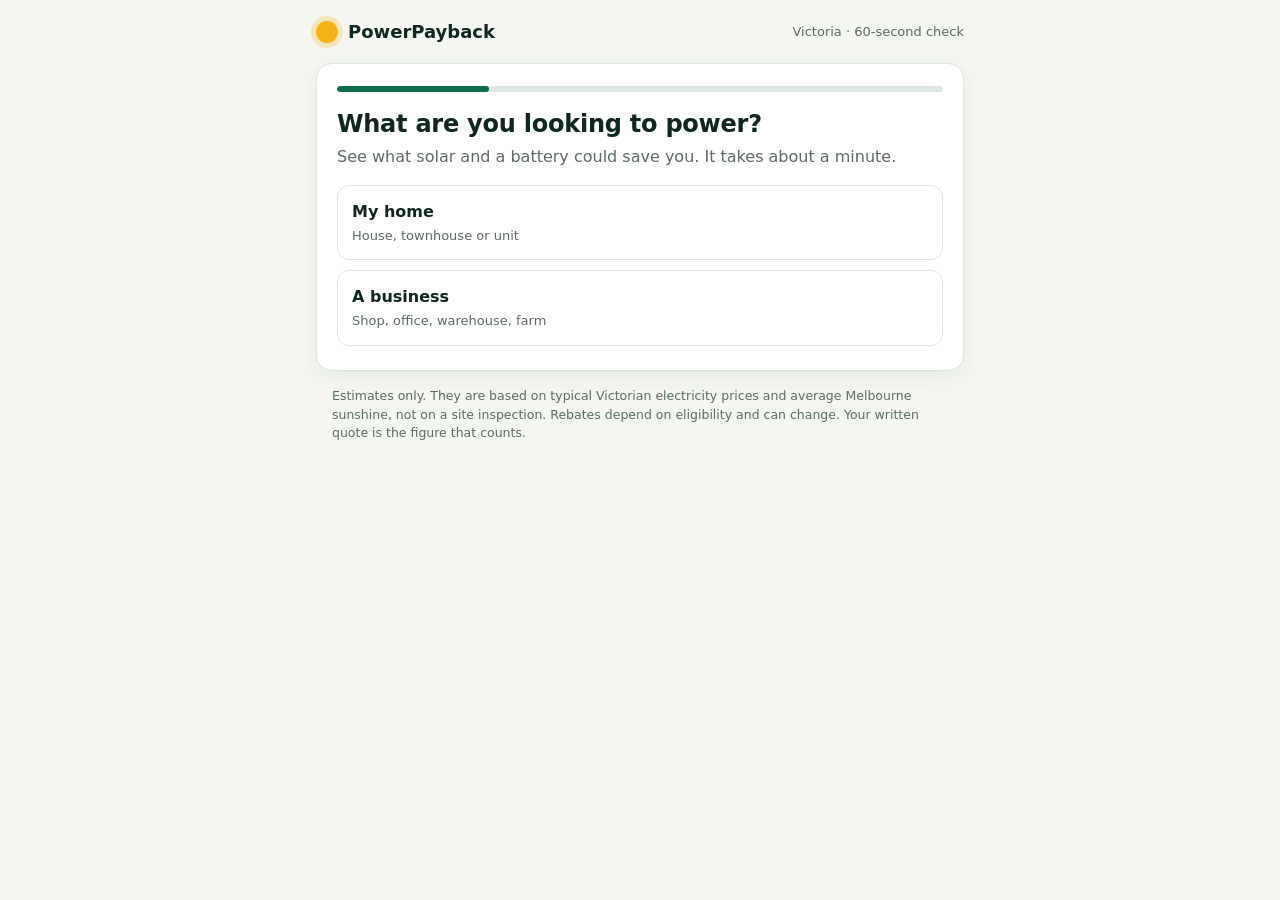
==== index.html @ f655cf77 "PowerPayback solar and battery savings quiz Co-Authored-By: Claude Fable 5.2 <noreply@anthropic.com>" ====
<!doctype html>
<html lang="en-AU">
<head>
<meta charset="utf-8">
<meta name="viewport" content="width=device-width, initial-scale=1">
<title>Solar &amp; Battery Savings Check | Victoria</title>
<meta name="description" content="A 60-second check for Victorian homes: see what solar and a battery could save you, and which rebates you may be able to claim.">
<link rel="stylesheet" href="styles.css">
</head>
<body>
<header class="top">
  <div class="brand"><span class="sun" aria-hidden="true"></span><span id="brandName"></span></div>
  <div class="top-note">Victoria · 60-second check</div>
</header>

<main id="app" class="card" aria-live="polite"></main>

<footer class="foot">
  <p>Estimates only. They are based on typical Victorian electricity prices and average Melbourne sunshine, not on a site inspection. Rebates depend on eligibility and can change. Your written quote is the figure that counts.</p>
</footer>

<script src="config.js"></script>
<script src="calc.js"></script>
<script src="app.js"></script>
</body>
</html>
---- styles.css ----
:root {
  --ink: #10261f;
  --muted: #5b6b65;
  --bg: #f3f6f1;
  --card: #ffffff;
  --line: #dde5df;
  --green: #0f6b4c;
  --green-dark: #0a4f38;
  --green-soft: #e6f3ed;
  --sun: #f6b21a;
  --hot: #c8371d;
  --warm: #c77f0a;
  --cold: #4a6a8a;
  --radius: 16px;
}
* { box-sizing: border-box; }
html { -webkit-text-size-adjust: 100%; }
body {
  margin: 0; background: var(--bg); color: var(--ink);
  font: 16px/1.5 system-ui, -apple-system, "Segoe UI", Roboto, Arial, sans-serif;
  min-height: 100vh; display: flex; flex-direction: column;
}
.top {
  display: flex; justify-content: space-between; align-items: center; gap: 12px;
  width: 100%; max-width: 680px; margin: 0 auto; padding: 18px 16px 10px;
}
.brand { display: flex; align-items: center; gap: 10px; font-weight: 700; font-size: 18px; }
.sun {
  width: 22px; height: 22px; border-radius: 50%; background: var(--sun);
  box-shadow: 0 0 0 5px rgba(246,178,26,.25);
}
.top-note { color: var(--muted); font-size: 13px; }
.card {
  width: calc(100% - 32px); max-width: 648px; margin: 8px auto 0;
  background: var(--card); border: 1px solid var(--line); border-radius: var(--radius);
  padding: 22px 20px 24px; box-shadow: 0 6px 24px rgba(16,38,31,.06);
}
.foot { max-width: 648px; margin: 0 auto; padding: 16px 16px 28px; color: var(--muted); font-size: 12.5px; }
.foot p { margin: 0; }

.progress { height: 6px; background: var(--line); border-radius: 99px; overflow: hidden; margin-bottom: 18px; }
.progress > i { display: block; height: 100%; background: var(--green); border-radius: 99px; transition: width .25s; }
.back {
  display: block; background: none; border: 0; color: var(--muted); font: inherit; font-size: 14px;
  padding: 4px 0; margin-bottom: 6px; cursor: pointer;
}
.back:hover { color: var(--ink); }
h1 { font-size: 24px; line-height: 1.2; margin: 0 0 6px; letter-spacing: -.01em; }
h2 { font-size: 18px; margin: 22px 0 8px; }
.sub { color: var(--muted); margin: 0 0 16px; }

.options { display: grid; gap: 10px; }
.options.two { grid-template-columns: 1fr 1fr; }
.opt {
  display: block; width: 100%; text-align: left; cursor: pointer;
  background: #fff; border: 1.5px solid var(--line); border-radius: 12px;
  padding: 14px 14px; font: inherit; color: var(--ink);
  transition: border-color .12s, background .12s;
}
.opt:hover, .opt:focus-visible { border-color: var(--green); outline: none; }
.opt.on { border-color: var(--green); background: var(--green-soft); }
.opt b { display: block; font-weight: 600; }
.opt small { display: block; color: var(--muted); font-size: 13px; margin-top: 2px; }

.btn {
  display: block; width: 100%; margin-top: 16px; cursor: pointer;
  background: var(--green); color: #fff; border: 0; border-radius: 12px;
  padding: 15px 16px; font: inherit; font-weight: 700; font-size: 17px;
}
.btn:hover { background: var(--green-dark); }
.btn[disabled] { opacity: .5; cursor: not-allowed; }

.days { display: flex; flex-wrap: wrap; gap: 8px; }
.day {
  border: 1.5px solid var(--line); background: #fff; color: var(--ink); cursor: pointer;
  border-radius: 10px; padding: 10px 12px; font: inherit; font-size: 14.5px;
}
.day:hover, .day:focus-visible { border-color: var(--green); outline: none; }
.day.on { border-color: var(--green); background: var(--green-soft); font-weight: 600; }
label.f, span.f { display: block; font-weight: 600; font-size: 14px; margin: 12px 0 4px; }
textarea { resize: vertical; min-height: 84px; line-height: 1.4; }
textarea:focus { outline: none; border-color: var(--green); }
input[type=text], input[type=tel], input[type=email], select, textarea {
  width: 100%; padding: 13px 12px; font: inherit; font-size: 16px; color: var(--ink);
  border: 1.5px solid var(--line); border-radius: 10px; background: #fff;
}
input:focus, select:focus { outline: none; border-color: var(--green); }
.err { color: var(--hot); font-size: 14px; margin: 8px 0 0; min-height: 1.2em; }
.hp { position: absolute; left: -9999px; width: 1px; height: 1px; overflow: hidden; }

.bill-big { font-size: 40px; font-weight: 800; letter-spacing: -.02em; text-align: center; margin: 6px 0 0; }
.bill-big small { font-size: 15px; font-weight: 500; color: var(--muted); }
input[type=range] { width: 100%; margin: 14px 0 4px; accent-color: var(--green); height: 32px; }
.range-ends { display: flex; justify-content: space-between; color: var(--muted); font-size: 13px; }

.hero {
  background: var(--green); color: #fff; border-radius: 14px; padding: 18px 18px 16px; margin: 4px 0 14px;
}
.hero .k { font-size: 14px; opacity: .85; }
.hero .v { font-size: 34px; font-weight: 800; letter-spacing: -.02em; line-height: 1.15; margin: 2px 0; }
.hero .n { font-size: 14px; opacity: .9; }
.pill {
  display: inline-block; background: var(--sun); color: #3b2a00; font-weight: 700;
  font-size: 12.5px; padding: 3px 10px; border-radius: 99px; margin-bottom: 8px;
}
.stats { display: grid; grid-template-columns: repeat(3, 1fr); gap: 8px; margin-bottom: 6px; }
.stat { border: 1px solid var(--line); border-radius: 12px; padding: 10px 10px; }
.stat .k { color: var(--muted); font-size: 12.5px; }
.stat .v { font-weight: 700; font-size: 17px; }

.bars { margin: 10px 0 2px; }
.bar-row { display: grid; grid-template-columns: 84px 1fr 70px; align-items: center; gap: 8px; margin: 6px 0; font-size: 14px; }
.bar { height: 16px; border-radius: 6px; background: #c9d3cd; }
.bar.after { background: var(--green); }
.bar-row .amt { text-align: right; font-weight: 600; }

table.cost { width: 100%; border-collapse: collapse; font-size: 15px; }
table.cost td { padding: 8px 0; border-bottom: 1px solid var(--line); }
table.cost td:last-child { text-align: right; font-weight: 600; white-space: nowrap; }
table.cost tr.less td:last-child { color: var(--green); }
table.cost tr.total td { border-bottom: 0; font-weight: 800; font-size: 17px; padding-top: 12px; }
.fine { color: var(--muted); font-size: 13px; margin: 8px 0 0; }

.deadline {
  background: #fff6dc; border: 1px solid #f0d58a; border-left: 5px solid var(--sun);
  border-radius: 10px; padding: 12px 14px; margin-top: 16px; color: #4a3800; font-size: 14.5px;
}
.deadline b { display: block; font-size: 16px; margin-bottom: 2px; }
.fine.alt { margin: 2px 0 0; padding-left: 12px; color: var(--ink); }
.capture { border-top: 1px solid var(--line); margin-top: 20px; padding-top: 4px; }
.consent { display: flex; gap: 10px; align-items: flex-start; margin-top: 14px; font-size: 13.5px; color: var(--muted); }
.consent input { width: 20px; height: 20px; margin-top: 1px; flex: none; accent-color: var(--green); }

.steps-next { margin: 12px 0 0; padding-left: 20px; }
.steps-next li { margin: 6px 0; }
.demo-note {
  background: #fff6dc; border: 1px solid #f0d58a; color: #5a4300;
  border-radius: 10px; padding: 10px 12px; font-size: 13.5px; margin-top: 16px;
}
.demo-note a { color: inherit; font-weight: 700; }

@media (max-width: 420px) {
  h1 { font-size: 21px; }
  .hero .v { font-size: 28px; }
  .options.two { grid-template-columns: 1fr; }
  .stats { grid-template-columns: 1fr 1fr; }
  .stats .stat:last-child { grid-column: 1 / -1; }
  .top-note { display: none; }
}
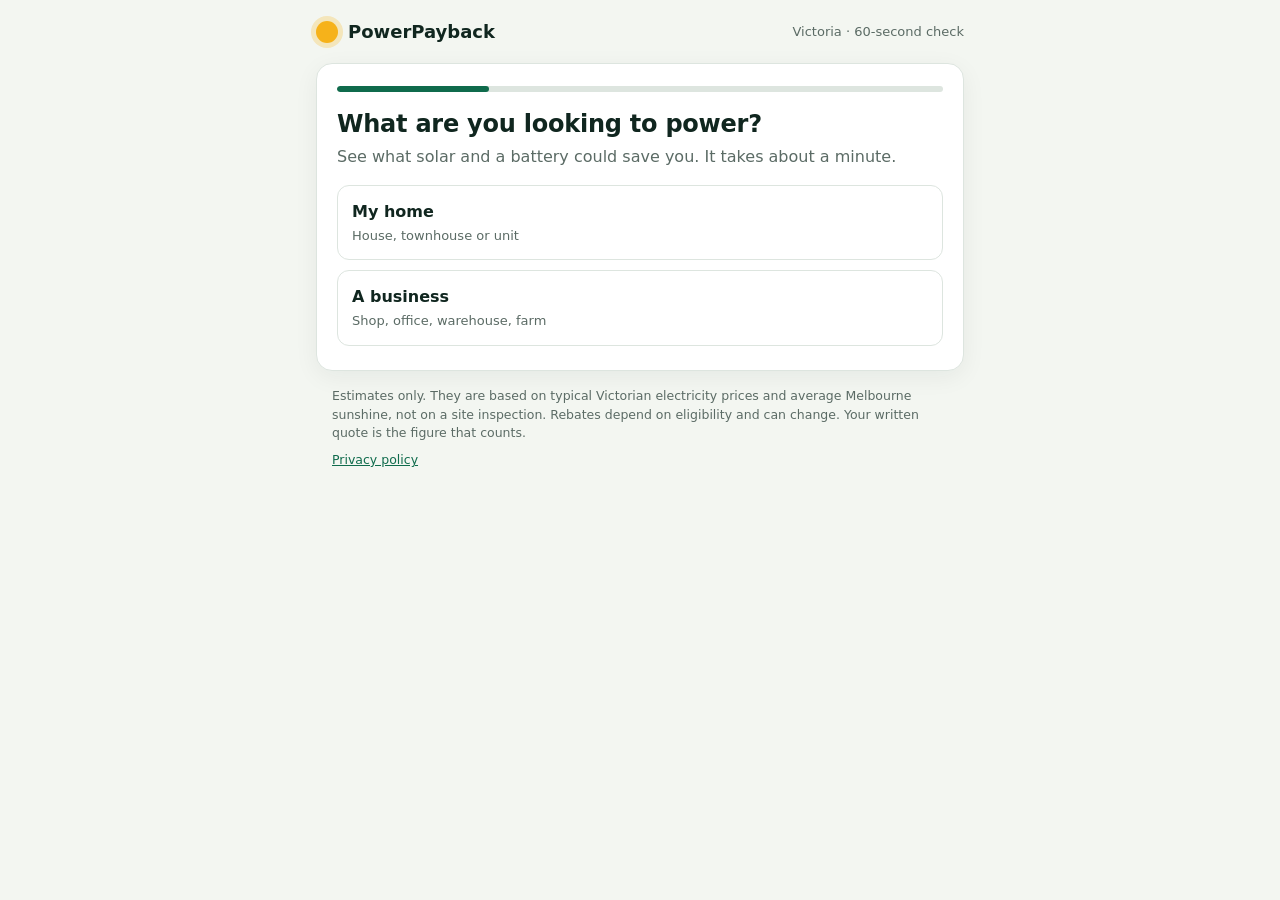
==== commit af381cb5: "Add privacy policy page and link it from the consent box Co-Authored-By: Claude Fable 5.2 <noreply@a" ====
--- a/index.html
+++ b/index.html
@@ -17,6 +17,7 @@
 
 <footer class="foot">
   <p>Estimates only. They are based on typical Victorian electricity prices and average Melbourne sunshine, not on a site inspection. Rebates depend on eligibility and can change. Your written quote is the figure that counts.</p>
+  <p><a href="privacy.html">Privacy policy</a></p>
 </footer>
 
 <script src="config.js"></script>
--- a/styles.css
+++ b/styles.css
@@ -37,6 +37,13 @@
 }
 .foot { max-width: 648px; margin: 0 auto; padding: 16px 16px 28px; color: var(--muted); font-size: 12.5px; }
 .foot p { margin: 0; }
+.foot p + p { margin-top: 8px; }
+.foot a, .consent a, .top-note a, .policy a { color: var(--green); }
+.policy h1 { margin: 0 0 2px; font-size: 26px; }
+.policy h2 { margin: 24px 0 6px; font-size: 18px; }
+.policy p { margin: 8px 0; }
+.policy ul { margin: 8px 0; padding-left: 20px; }
+.policy li { margin: 5px 0; }
 
 .progress { height: 6px; background: var(--line); border-radius: 99px; overflow: hidden; margin-bottom: 18px; }
 .progress > i { display: block; height: 100%; background: var(--green); border-radius: 99px; transition: width .25s; }
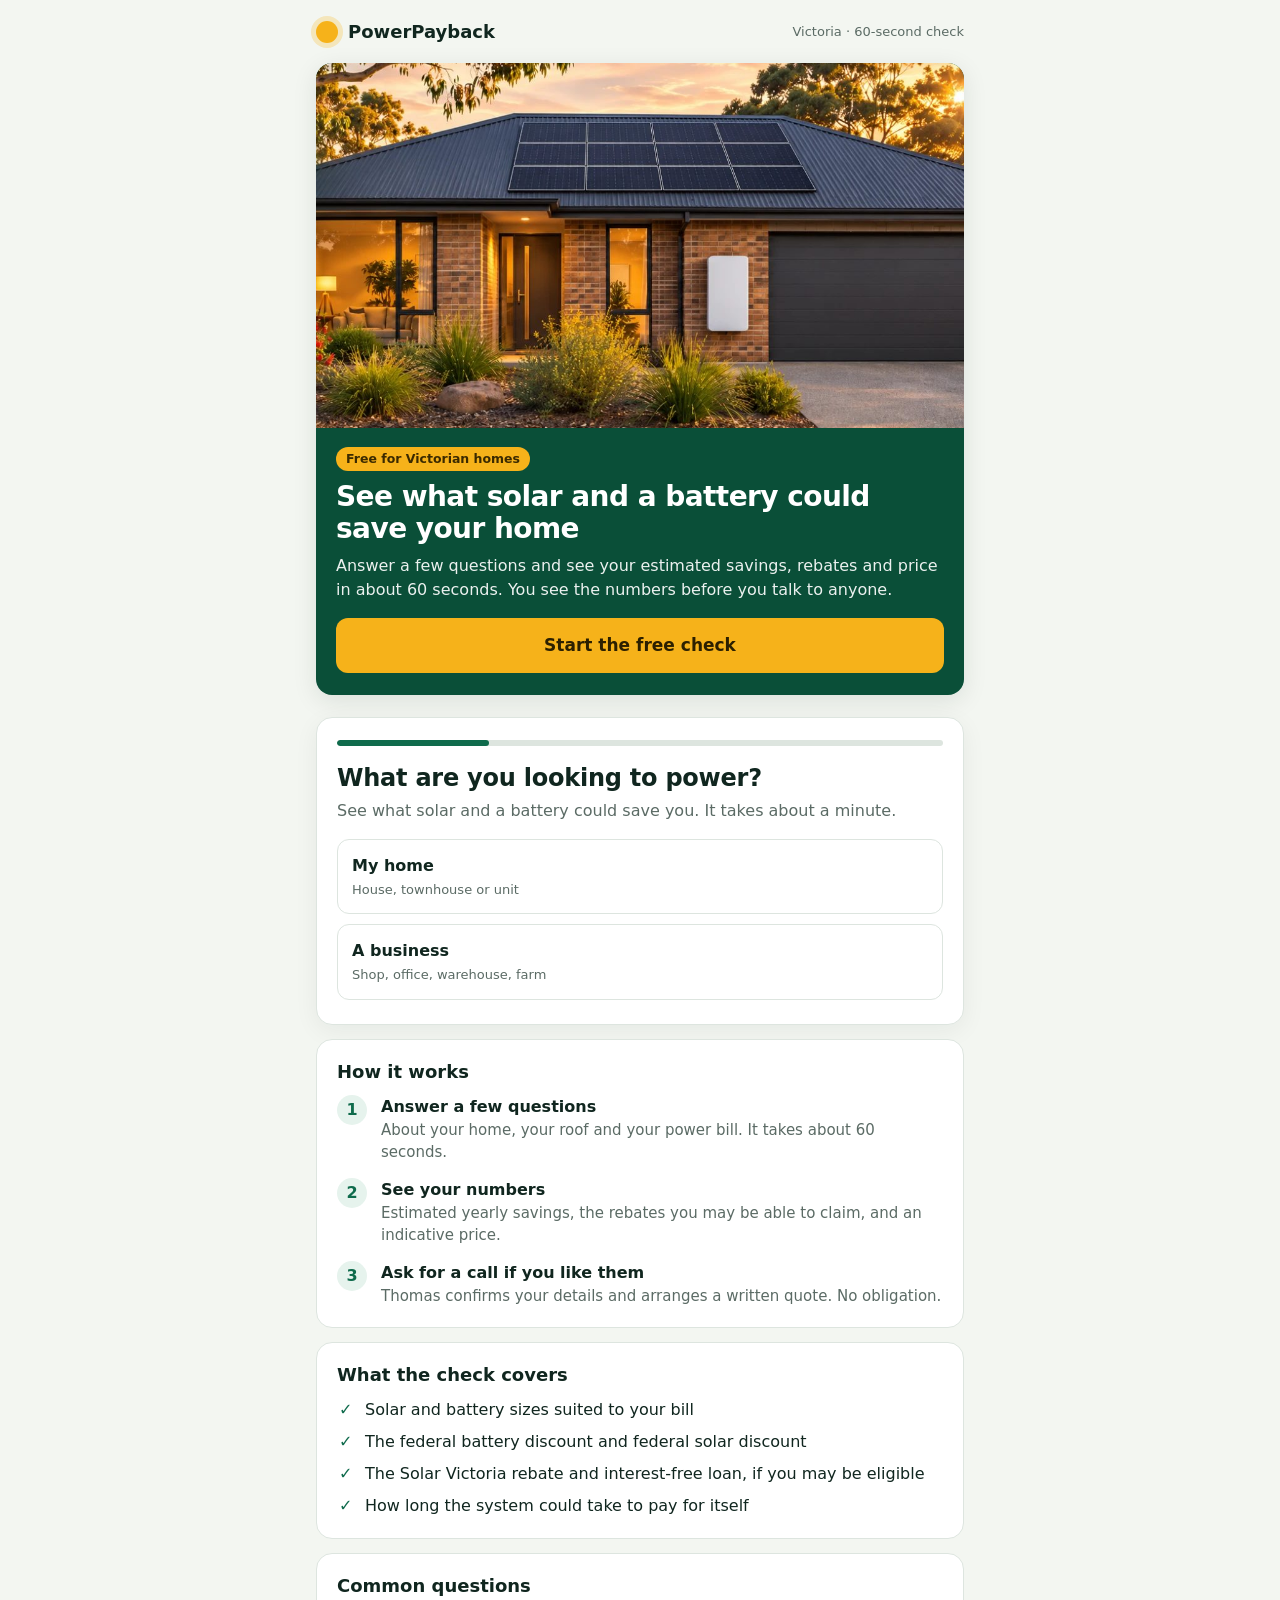
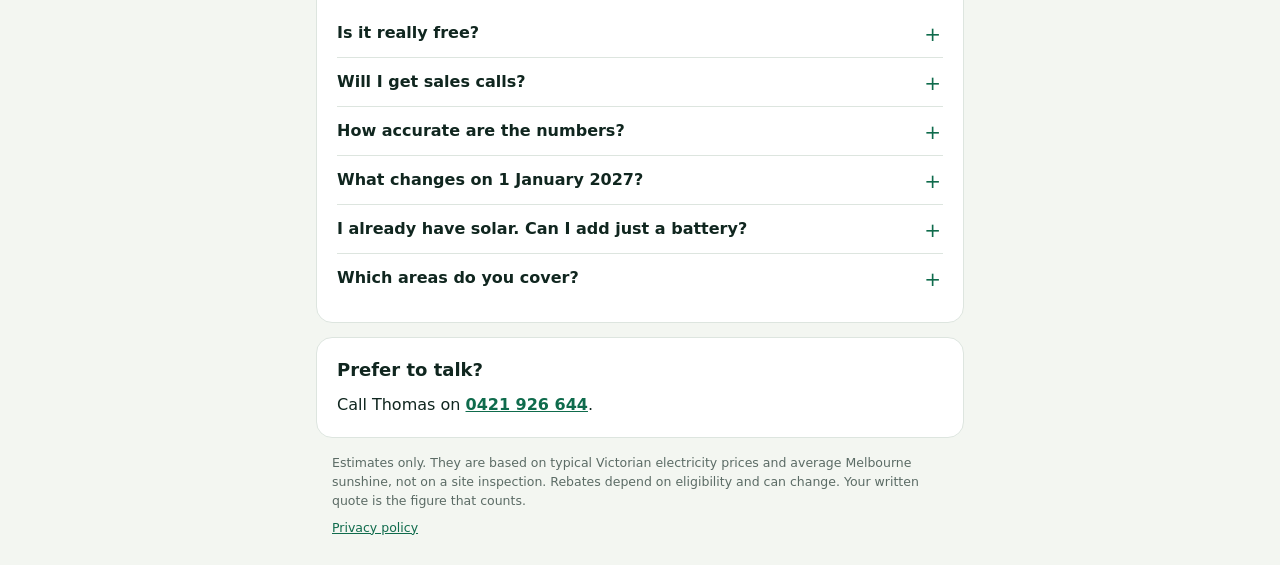
==== commit 32bf6d7c: "Add home page sections, link preview image and tab icon Visitors without an ad tag see a photo heade" ====
--- a/index.html
+++ b/index.html
@@ -5,6 +5,16 @@
 <meta name="viewport" content="width=device-width, initial-scale=1">
 <title>Solar &amp; Battery Savings Check | Victoria</title>
 <meta name="description" content="A 60-second check for Victorian homes: see what solar and a battery could save you, and which rebates you may be able to claim.">
+<link rel="icon" href="favicon.svg" type="image/svg+xml">
+<meta property="og:type" content="website">
+<meta property="og:site_name" content="PowerPayback">
+<meta property="og:title" content="See what solar and a battery could save you">
+<meta property="og:description" content="A free 60-second savings check for Victorian homes. See your estimated savings, rebates and price before you talk to anyone.">
+<meta property="og:url" content="https://getpowerpayback.com/">
+<meta property="og:image" content="https://getpowerpayback.com/assets/share.jpg">
+<meta property="og:image:width" content="1200">
+<meta property="og:image:height" content="630">
+<meta name="twitter:card" content="summary_large_image">
 <link rel="stylesheet" href="styles.css">
 </head>
 <body>
@@ -13,7 +23,73 @@
   <div class="top-note">Victoria · 60-second check</div>
 </header>
 
+<!-- Shown to people who arrive without an ad tag (for example from the Facebook Page). -->
+<section id="hero" class="home-hero" aria-label="About PowerPayback">
+  <img src="assets/hero.jpg" width="1040" height="650" alt="A single-storey Victorian brick home with solar panels on the roof and a battery on the wall">
+  <div class="home-hero-copy">
+    <p class="kicker">Free for Victorian homes</p>
+    <p class="home-title">See what solar and a battery could save your home</p>
+    <p class="home-sub">Answer a few questions and see your estimated savings, rebates and price in about 60 seconds. You see the numbers before you talk to anyone.</p>
+    <a class="btn" href="#app">Start the free check</a>
+  </div>
+</section>
+
 <main id="app" class="card" aria-live="polite"></main>
+
+<!-- Shown under the first question, hidden once the quiz is under way. -->
+<div id="info" class="info">
+  <section class="panel">
+    <h2>How it works</h2>
+    <ol class="how">
+      <li><b>Answer a few questions</b><span>About your home, your roof and your power bill. It takes about 60 seconds.</span></li>
+      <li><b>See your numbers</b><span>Estimated yearly savings, the rebates you may be able to claim, and an indicative price.</span></li>
+      <li><b>Ask for a call if you like them</b><span><span class="salesName">A specialist</span> confirms your details and arranges a written quote. No obligation.</span></li>
+    </ol>
+  </section>
+
+  <section class="panel">
+    <h2>What the check covers</h2>
+    <ul class="ticks">
+      <li>Solar and battery sizes suited to your bill</li>
+      <li>The federal battery discount and federal solar discount</li>
+      <li>The Solar Victoria rebate and interest-free loan, if you may be eligible</li>
+      <li>How long the system could take to pay for itself</li>
+    </ul>
+  </section>
+
+  <section class="panel">
+    <h2>Common questions</h2>
+    <details>
+      <summary>Is it really free?</summary>
+      <p>Yes. The check is free and there is no obligation to buy anything.</p>
+    </details>
+    <details>
+      <summary>Will I get sales calls?</summary>
+      <p>Only if you ask for a quote at the end. You can see your estimate without entering any contact details. If you do ask for a quote, your details go only to the solar retailer and installer who would do the job, and you can opt out at any time. See our <a href="privacy.html">privacy policy</a>.</p>
+    </details>
+    <details>
+      <summary>How accurate are the numbers?</summary>
+      <p>They are estimates, based on typical Victorian electricity prices and average Melbourne sunshine. Your firm price comes in a written quote after your roof and switchboard are checked.</p>
+    </details>
+    <details>
+      <summary>What changes on 1 January 2027?</summary>
+      <p>The federal battery discount steps down on 1 January 2027. It is based on the date the battery is installed, not the date it is ordered.</p>
+    </details>
+    <details>
+      <summary>I already have solar. Can I add just a battery?</summary>
+      <p>Yes. Tell the check you already have panels and it will estimate what a battery alone could save you.</p>
+    </details>
+    <details>
+      <summary>Which areas do you cover?</summary>
+      <p>Homes in Victoria.</p>
+    </details>
+  </section>
+
+  <section class="panel contact" id="contact" hidden>
+    <h2>Prefer to talk?</h2>
+    <p>Call <span class="salesName">us</span> on <a id="phoneLink" href="#"></a>.</p>
+  </section>
+</div>
 
 <footer class="foot">
   <p>Estimates only. They are based on typical Victorian electricity prices and average Melbourne sunshine, not on a site inspection. Rebates depend on eligibility and can change. Your written quote is the figure that counts.</p>
@@ -23,5 +99,33 @@
 <script src="config.js"></script>
 <script src="calc.js"></script>
 <script src="app.js"></script>
+<script>
+(function () {
+  var C = window.SL_CONFIG || {};
+  var app = document.getElementById("app");
+  // Ad links carry a tag (?fb-deadline, ?fb-solar) and go straight to the quiz.
+  if (!location.search) document.body.classList.add("home");
+
+  if (C.salesName) {
+    var names = document.querySelectorAll(".salesName");
+    for (var i = 0; i < names.length; i++) names[i].textContent = C.salesName;
+  }
+  if (C.phone) {
+    var a = document.getElementById("phoneLink");
+    a.textContent = C.phone;
+    a.href = "tel:" + C.phone.replace(/[^\d+]/g, "");
+    document.getElementById("contact").hidden = false;
+  }
+
+  // Hide the hero and info sections once someone is past the first question.
+  var h = app.querySelector("h1");
+  var first = h ? h.textContent : "";
+  function sync() {
+    var now = app.querySelector("h1");
+    document.body.classList.toggle("in-quiz", !now || now.textContent !== first);
+  }
+  new MutationObserver(sync).observe(app, { childList: true });
+})();
+</script>
 </body>
 </html>
--- a/styles.css
+++ b/styles.css
@@ -146,7 +146,59 @@
 }
 .demo-note a { color: inherit; font-weight: 700; }
 
+/* Home page sections around the quiz */
+html { scroll-behavior: smooth; }
+#app { scroll-margin-top: 12px; }
+.home-hero { display: none; }
+body.home .home-hero {
+  display: block; width: calc(100% - 32px); max-width: 648px; margin: 8px auto 14px;
+  background: var(--green-dark); color: #fff; border-radius: var(--radius); overflow: hidden;
+  box-shadow: 0 6px 24px rgba(16,38,31,.10);
+}
+.home-hero img { display: block; width: 100%; height: auto; aspect-ratio: 16 / 9; object-fit: cover; object-position: center 60%; }
+.home-hero-copy { padding: 18px 20px 22px; }
+.kicker {
+  display: inline-block; margin: 0 0 10px; background: var(--sun); color: #3b2a00;
+  font-weight: 700; font-size: 12.5px; padding: 3px 10px; border-radius: 99px;
+}
+.home-title { margin: 0 0 8px; font-size: 28px; line-height: 1.15; font-weight: 800; letter-spacing: -.02em; }
+.home-sub { margin: 0; font-size: 16px; opacity: .92; }
+a.btn { text-align: center; text-decoration: none; }
+.home-hero .btn { background: var(--sun); color: #2c2000; }
+.home-hero .btn:hover { background: #ffc93c; }
+
+.info { width: calc(100% - 32px); max-width: 648px; margin: 14px auto 0; display: grid; gap: 14px; }
+.panel {
+  background: var(--card); border: 1px solid var(--line); border-radius: var(--radius);
+  padding: 18px 20px 20px;
+}
+.panel h2 { margin: 0 0 10px; }
+.panel p { margin: 0; }
+.how { list-style: none; margin: 0; padding: 0; counter-reset: how; display: grid; gap: 14px; }
+.how li { counter-increment: how; position: relative; padding-left: 44px; }
+.how li::before {
+  content: counter(how); position: absolute; left: 0; top: 0; width: 30px; height: 30px; border-radius: 50%;
+  background: var(--green-soft); color: var(--green); font-weight: 800; display: grid; place-items: center;
+}
+.how b { display: block; }
+.how li > span { display: block; color: var(--muted); font-size: 15px; }
+.ticks { list-style: none; margin: 0; padding: 0; display: grid; gap: 8px; }
+.ticks li { position: relative; padding-left: 28px; }
+.ticks li::before { content: "✓"; position: absolute; left: 2px; top: 0; color: var(--green); font-weight: 800; }
+details { border-top: 1px solid var(--line); }
+details:first-of-type { border-top: 0; }
+summary { cursor: pointer; font-weight: 600; padding: 12px 24px 12px 0; list-style: none; position: relative; }
+summary::-webkit-details-marker { display: none; }
+summary::after { content: "+"; position: absolute; right: 2px; top: 10px; font-size: 20px; color: var(--green); font-weight: 400; }
+details[open] summary::after { content: "–"; }
+summary:focus-visible { outline: 2px solid var(--green); outline-offset: 2px; border-radius: 6px; }
+details p { margin: 0 0 14px; color: var(--muted); font-size: 15px; }
+.panel a { color: var(--green); }
+.contact a { font-weight: 700; white-space: nowrap; }
+body.in-quiz .home-hero, body.in-quiz .info { display: none; }
+
 @media (max-width: 420px) {
+  .home-title { font-size: 24px; }
   h1 { font-size: 21px; }
   .hero .v { font-size: 28px; }
   .options.two { grid-template-columns: 1fr; }
